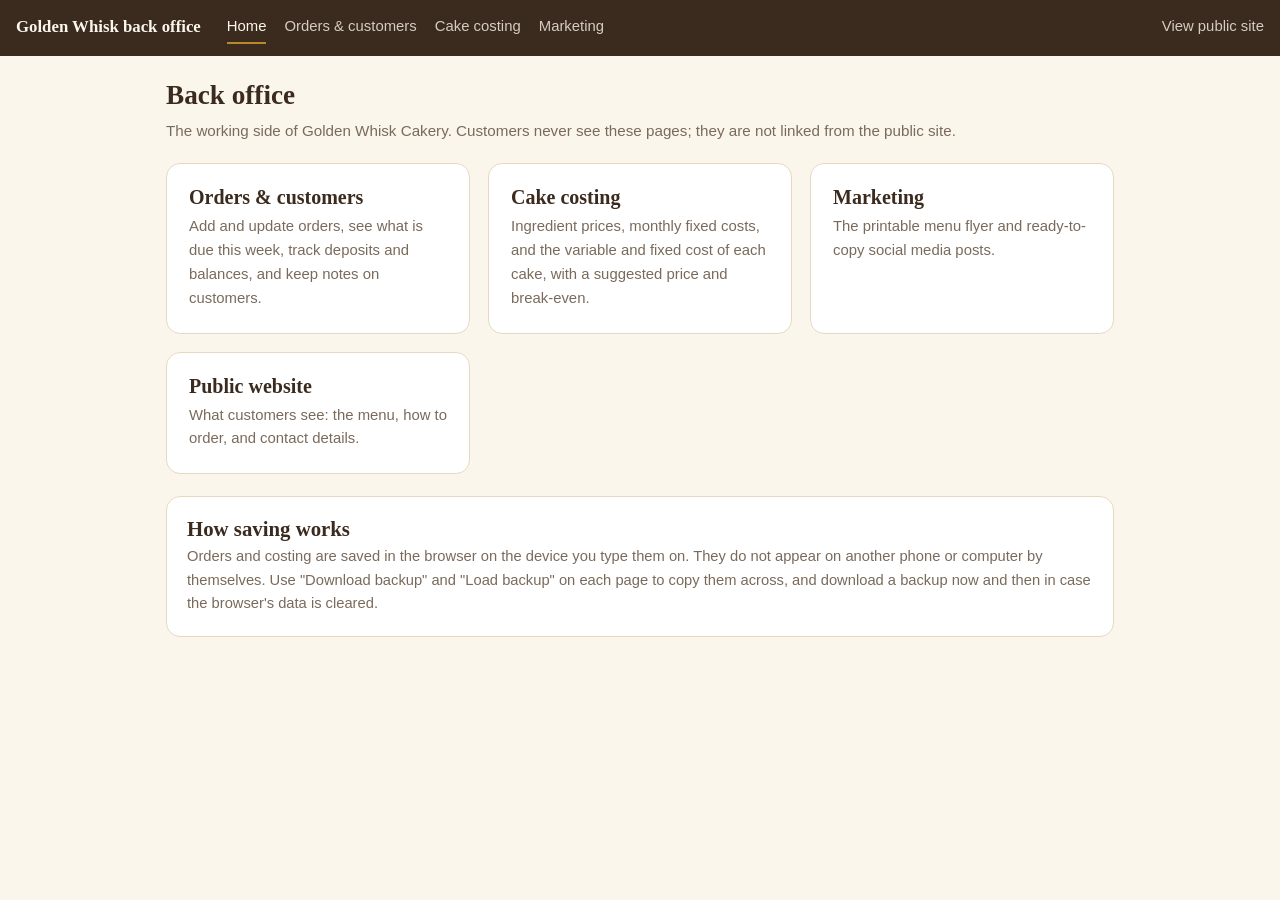
==== admin/index.html @ c1f3f9f7 "Add back office: orders, cake costing and marketing pages Unlinked admin area under /admin/. Orders " ====
<!doctype html>
<html lang="en">
<head>
  <meta charset="utf-8">
  <meta name="viewport" content="width=device-width, initial-scale=1">
  <meta name="robots" content="noindex, nofollow">
  <title>Back Office - Golden Whisk Cakery</title>
  <link rel="stylesheet" href="../styles.css">
  <link rel="stylesheet" href="admin.css">
</head>
<body>
<nav class="adminnav" aria-label="Back office">
  <strong>Golden Whisk back office</strong>
  <a href="./" class="on">Home</a><a href="orders/">Orders &amp; customers</a><a href="costing/">Cake costing</a><a href="marketing/">Marketing</a>
  <a class="site" href="../">View public site</a>
</nav>
<div class="wrap">
  <div class="top"><h1>Back office</h1></div>
  <p class="sub">The working side of Golden Whisk Cakery. Customers never see these pages; they are not linked from the public site.</p>

  <div class="tiles">
    <a class="tile" href="orders/">
      <h2>Orders &amp; customers</h2>
      <p>Add and update orders, see what is due this week, track deposits and balances, and keep notes on customers.</p>
    </a>
    <a class="tile" href="costing/">
      <h2>Cake costing</h2>
      <p>Ingredient prices, monthly fixed costs, and the variable and fixed cost of each cake, with a suggested price and break-even.</p>
    </a>
    <a class="tile" href="marketing/">
      <h2>Marketing</h2>
      <p>The printable menu flyer and ready-to-copy social media posts.</p>
    </a>
    <a class="tile" href="../">
      <h2>Public website</h2>
      <p>What customers see: the menu, how to order, and contact details.</p>
    </a>
  </div>

  <section class="panel" style="margin-top:22px">
    <h2>How saving works</h2>
    <p class="hint" style="margin-bottom:0">Orders and costing are saved in the browser on the device you type them on. They do not appear on another phone or computer by themselves. Use "Download backup" and "Load backup" on each page to copy them across, and download a backup now and then in case the browser's data is cleared.</p>
  </section>
</div>
</body>
</html>
---- styles.css ----
:root {
  --cream: #fbf6ec;
  --paper: #ffffff;
  --tint: #f4ead6;
  --gold: #b8892b;
  --gold-deep: #8f6a1c;
  --cocoa: #3b2a1e;
  --muted: #7a6a5c;
  --line: #e6d9c0;
  --radius: 14px;
  --serif: "Playfair Display", "Iowan Old Style", Georgia, "Times New Roman", serif;
  --sans: -apple-system, BlinkMacSystemFont, "Segoe UI", Helvetica, Arial, sans-serif;
}

* { box-sizing: border-box; }
html { scroll-behavior: smooth; }
body {
  margin: 0;
  background: var(--cream);
  color: var(--cocoa);
  font-family: var(--sans);
  font-size: 17px;
  line-height: 1.6;
}
h1, h2, h3 { font-family: var(--serif); line-height: 1.15; margin: 0 0 .5em; font-weight: 700; }
h1 { font-size: clamp(2.1rem, 5.5vw, 3.6rem); }
h2 { font-size: clamp(1.7rem, 4vw, 2.4rem); }
h3 { font-size: 1.25rem; }
p { margin: 0 0 1em; }
a { color: inherit; }

/* ---- Draft placeholders: delete this block and the banner before going live ---- */
.draft-banner {
  background: #fff3bf; color: #5c4a00; text-align: center;
  font-size: .85rem; padding: 6px 16px; border-bottom: 1px solid #e8d77a;
}
.ph { background: #fff3bf; border-bottom: 1px dashed #b89b00; border-radius: 3px; padding: 0 3px; }
.ph-photo {
  background: repeating-linear-gradient(45deg, #f0e3c6, #f0e3c6 12px, #f6ecd6 12px, #f6ecd6 24px);
  border: 2px dashed #cdb47c; color: var(--gold-deep);
}
/* ------------------------------------------------------------------------------ */

.site-header {
  position: sticky; top: 0; z-index: 10;
  display: flex; align-items: center; justify-content: space-between; gap: 16px; flex-wrap: wrap;
  padding: 14px clamp(16px, 5vw, 56px);
  background: rgba(251, 246, 236, .94); backdrop-filter: blur(6px);
  border-bottom: 1px solid var(--line);
}
.brand { display: flex; align-items: center; gap: 10px; text-decoration: none; font-family: var(--serif); font-weight: 700; font-size: 1.2rem; }
.whisk { width: 30px; height: 30px; color: var(--gold); flex: none; }
nav { display: flex; align-items: center; gap: clamp(12px, 2.5vw, 28px); flex-wrap: wrap; font-size: .95rem; }
nav a { text-decoration: none; }
nav a:hover { color: var(--gold-deep); }
.nav-cta { border: 1.5px solid var(--gold); border-radius: 999px; padding: 6px 16px; }

.hero {
  display: grid; grid-template-columns: 1.1fr .9fr; gap: clamp(24px, 5vw, 64px); align-items: center;
  padding: clamp(40px, 8vw, 96px) clamp(16px, 5vw, 56px);
  max-width: 1200px; margin: 0 auto;
}
.eyebrow { text-transform: uppercase; letter-spacing: .16em; font-size: .78rem; font-weight: 600; color: var(--gold-deep); margin-bottom: .8em; }
.lede { font-size: 1.15rem; color: var(--muted); max-width: 34em; }
.actions { display: flex; flex-wrap: wrap; gap: 12px; margin: 1.6em 0 1.2em; }
.btn { display: inline-block; text-decoration: none; font-weight: 600; padding: 13px 26px; border-radius: 999px; }
.btn-primary { background: var(--gold); color: #fff; }
.btn-primary:hover { background: var(--gold-deep); }
.btn-ghost { border: 1.5px solid var(--cocoa); }
.btn-ghost:hover { background: var(--cocoa); color: var(--cream); }
.hero-note { font-size: .92rem; color: var(--muted); margin: 0; }

.photo { display: flex; align-items: center; justify-content: center; text-align: center; font-size: .9rem; border-radius: var(--radius); aspect-ratio: 4 / 3; }
.photo-hero { aspect-ratio: 4 / 5; border-radius: 200px 200px var(--radius) var(--radius); }
.photo-about { aspect-ratio: 1; border-radius: 50%; max-width: 320px; width: 100%; justify-self: center; }

.section { padding: clamp(48px, 8vw, 96px) clamp(16px, 5vw, 56px); max-width: 1200px; margin: 0 auto; }
.section-tint { max-width: none; background: var(--tint); }
.section-tint > * { max-width: 1088px; margin-left: auto; margin-right: auto; }
.section-head { text-align: center; max-width: 40em; margin: 0 auto clamp(28px, 5vw, 48px); }
.section-head p:last-child { color: var(--muted); margin-bottom: 0; }

.cards { display: grid; grid-template-columns: repeat(auto-fit, minmax(260px, 1fr)); gap: 24px; }
.card { background: var(--paper); border: 1px solid var(--line); border-radius: var(--radius); overflow: hidden; display: flex; flex-direction: column; }
.card .photo { border-radius: 0; border-width: 0 0 2px 0; }
.card-body { padding: 20px 22px 22px; }
.card-body p { color: var(--muted); font-size: .97rem; }
.prices { list-style: none; margin: 0; padding: 0; border-top: 1px solid var(--line); }
.prices li { display: flex; justify-content: space-between; gap: 12px; padding: 9px 0; border-bottom: 1px solid var(--line); font-size: .97rem; }
.prices li > :last-child { font-weight: 700; color: var(--gold-deep); }
.flavors { margin-top: 32px; padding: 24px 26px; background: var(--paper); border: 1px solid var(--line); border-radius: var(--radius); }
.flavors p { margin: 0; color: var(--muted); }

.steps { list-style: none; counter-reset: step; padding: 0; display: grid; grid-template-columns: repeat(auto-fit, minmax(240px, 1fr)); gap: 24px; }
.steps li { counter-increment: step; background: var(--paper); border-radius: var(--radius); padding: 26px 24px; border: 1px solid var(--line); }
.steps li::before {
  content: counter(step); display: flex; align-items: center; justify-content: center;
  width: 40px; height: 40px; border-radius: 50%; background: var(--gold); color: #fff;
  font-family: var(--serif); font-weight: 700; font-size: 1.15rem; margin-bottom: 14px;
}
.steps p { margin: 0; color: var(--muted); }
.notice { text-align: center; margin-top: 28px; margin-bottom: 0; font-size: .97rem; }

.about { display: grid; grid-template-columns: minmax(200px, 320px) 1fr; gap: clamp(24px, 6vw, 72px); align-items: center; }
.about p:last-child { color: var(--muted); max-width: 36em; }

.contact { text-align: center; }
.contact-list { list-style: none; padding: 0; margin: 28px auto 0; max-width: 560px; text-align: left; background: var(--paper); border: 1px solid var(--line); border-radius: var(--radius); }
.contact-list li { display: flex; justify-content: space-between; gap: 16px; flex-wrap: wrap; padding: 15px 22px; border-bottom: 1px solid var(--line); }
.contact-list li:last-child { border-bottom: 0; }
.label { font-weight: 600; }

.site-footer { text-align: center; padding: 28px 16px; border-top: 1px solid var(--line); color: var(--muted); font-size: .9rem; }
.site-footer p { margin: 0; }

@media (max-width: 760px) {
  .hero, .about { grid-template-columns: 1fr; }
  .photo-hero { aspect-ratio: 4 / 3; border-radius: var(--radius); order: -1; }
  .site-header { justify-content: center; }
  nav { justify-content: center; }
}
---- admin/admin.css ----
body { font-size: 16px; }
.wrap { max-width: 980px; margin: 0 auto; padding: 24px 16px 64px; }
.top { display: flex; justify-content: space-between; align-items: center; gap: 12px; flex-wrap: wrap; margin-bottom: 8px; }
.top h1 { font-size: 1.7rem; margin: 0; }
.sub { color: var(--muted); margin: 0 0 20px; font-size: .95rem; }
.panel { background: var(--paper); border: 1px solid var(--line); border-radius: var(--radius); padding: 20px; margin-bottom: 22px; }
.panel h2 { font-size: 1.3rem; margin-bottom: 4px; }
.panel > .hint { color: var(--muted); font-size: .92rem; margin-bottom: 14px; }
.scroll { overflow-x: auto; }
table { border-collapse: collapse; width: 100%; min-width: 520px; }
th { text-align: left; font-size: .78rem; text-transform: uppercase; letter-spacing: .06em; color: var(--gold-deep); padding: 6px 6px; border-bottom: 2px solid var(--line); white-space: nowrap; }
td { padding: 5px 6px; border-bottom: 1px solid var(--line); vertical-align: middle; }
td.out { font-weight: 600; white-space: nowrap; }
td.num, th.num { text-align: right; }
input, select { font: inherit; color: inherit; width: 100%; padding: 8px 9px; border: 1px solid var(--line); border-radius: 8px; background: #fffdf7; }
input:focus, select:focus { outline: 2px solid var(--gold); outline-offset: 0; border-color: var(--gold); }
input[type=number] { text-align: right; min-width: 84px; }
button { font: inherit; cursor: pointer; border-radius: 999px; border: 1.5px solid var(--gold); background: transparent; color: var(--gold-deep); padding: 7px 16px; font-weight: 600; }
button:hover { background: var(--gold); color: #fff; }
button.solid { background: var(--gold); color: #fff; }
button.solid:hover { background: var(--gold-deep); }
button.del { border: 0; padding: 4px 9px; color: var(--muted); font-size: 1.1rem; line-height: 1; }
button.del:hover { background: #f3d9d2; color: #8a2a17; }
.row-actions { margin-top: 12px; }
.fields { display: grid; grid-template-columns: repeat(auto-fit, minmax(200px, 1fr)); gap: 12px 16px; margin: 14px 0; }
label { display: block; font-size: .85rem; font-weight: 600; margin-bottom: 4px; }
.cakebar { display: flex; gap: 10px; flex-wrap: wrap; align-items: center; margin-bottom: 6px; }
.cakebar select { flex: 1 1 220px; width: auto; }
h3.group { font-family: var(--sans); font-size: .8rem; text-transform: uppercase; letter-spacing: .1em; color: #fff; background: var(--gold); padding: 6px 12px; border-radius: 6px; margin: 22px 0 6px; }
.lines { list-style: none; margin: 0; padding: 0; }
.lines li { display: flex; justify-content: space-between; gap: 16px; padding: 8px 4px; border-bottom: 1px solid var(--line); }
.lines li.total { font-weight: 700; font-size: 1.05rem; }
.lines li.big { font-weight: 700; font-size: 1.3rem; color: var(--gold-deep); border-bottom: 0; }
.lines small { display: block; color: var(--muted); font-weight: 400; font-size: .82rem; }
.neg { color: #a12b12; }
.empty { color: var(--muted); font-style: italic; padding: 10px 4px; }
.savebar { display: flex; gap: 10px; flex-wrap: wrap; align-items: center; }
.saved { font-size: .85rem; color: var(--muted); }
.note { font-size: .88rem; color: var(--muted); }

.adminnav { display: flex; gap: 6px 18px; flex-wrap: wrap; align-items: center; padding: 12px 16px; background: var(--cocoa); color: var(--cream); font-size: .93rem; }
.adminnav strong { font-family: var(--serif); font-size: 1.05rem; margin-right: 8px; }
.adminnav a { color: var(--cream); text-decoration: none; opacity: .8; padding: 3px 0; border-bottom: 2px solid transparent; }
.adminnav a:hover, .adminnav a.on { opacity: 1; border-bottom-color: var(--gold); }
.adminnav .site { margin-left: auto; }
.stats { display: grid; grid-template-columns: repeat(auto-fit, minmax(150px, 1fr)); gap: 12px; margin-bottom: 22px; }
.stat { background: var(--paper); border: 1px solid var(--line); border-radius: var(--radius); padding: 14px 16px; }
.stat b { display: block; font-family: var(--serif); font-size: 1.6rem; color: var(--gold-deep); }
.stat span { font-size: .85rem; color: var(--muted); }
textarea { font: inherit; color: inherit; width: 100%; padding: 8px 9px; border: 1px solid var(--line); border-radius: 8px; background: #fffdf7; min-height: 70px; resize: vertical; }
.formactions { display: flex; gap: 10px; flex-wrap: wrap; }
.pill { display: inline-block; font-size: .78rem; font-weight: 700; padding: 2px 10px; border-radius: 999px; background: var(--tint); color: var(--gold-deep); white-space: nowrap; }
.pill.done { background: #e3efdc; color: #2f6b1f; } .pill.cancel { background: #eee; color: #777; } .pill.ready { background: #fde9b8; color: #7a5200; }
.tiles { display: grid; grid-template-columns: repeat(auto-fit, minmax(230px, 1fr)); gap: 18px; }
.tile { display: block; text-decoration: none; background: var(--paper); border: 1px solid var(--line); border-radius: var(--radius); padding: 22px; }
.tile:hover { border-color: var(--gold); }
.tile h2 { font-size: 1.25rem; margin-bottom: 6px; } .tile p { margin: 0; color: var(--muted); font-size: .93rem; }
.post { border-top: 1px solid var(--line); padding: 14px 0; } .post:first-of-type { border-top: 0; }
.post h3 { font-size: 1.05rem; margin-bottom: 2px; } .post .when { font-size: .85rem; color: var(--muted); margin-bottom: 8px; }
.post pre { white-space: pre-wrap; font: inherit; background: #fffdf7; border: 1px solid var(--line); border-radius: 8px; padding: 12px; margin: 0 0 8px; }
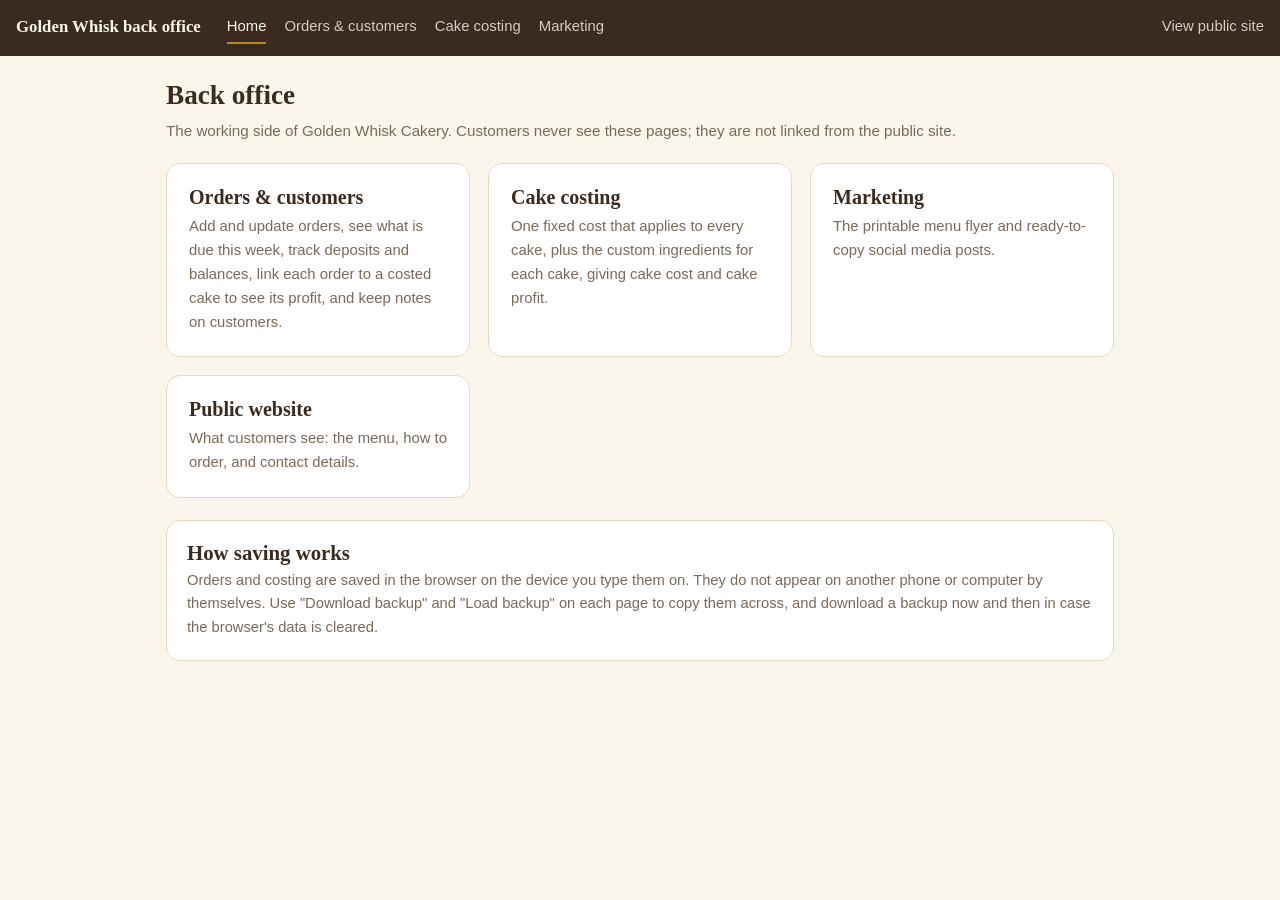
==== commit ba9efe34: "Rework cake costing and link cakes to orders Costing now uses one fixed cost per cake, set once, plu" ====
--- a/admin/index.html
+++ b/admin/index.html
@@ -21,11 +21,11 @@
   <div class="tiles">
     <a class="tile" href="orders/">
       <h2>Orders &amp; customers</h2>
-      <p>Add and update orders, see what is due this week, track deposits and balances, and keep notes on customers.</p>
+      <p>Add and update orders, see what is due this week, track deposits and balances, link each order to a costed cake to see its profit, and keep notes on customers.</p>
     </a>
     <a class="tile" href="costing/">
       <h2>Cake costing</h2>
-      <p>Ingredient prices, monthly fixed costs, and the variable and fixed cost of each cake, with a suggested price and break-even.</p>
+      <p>One fixed cost that applies to every cake, plus the custom ingredients for each cake, giving cake cost and cake profit.</p>
     </a>
     <a class="tile" href="marketing/">
       <h2>Marketing</h2>
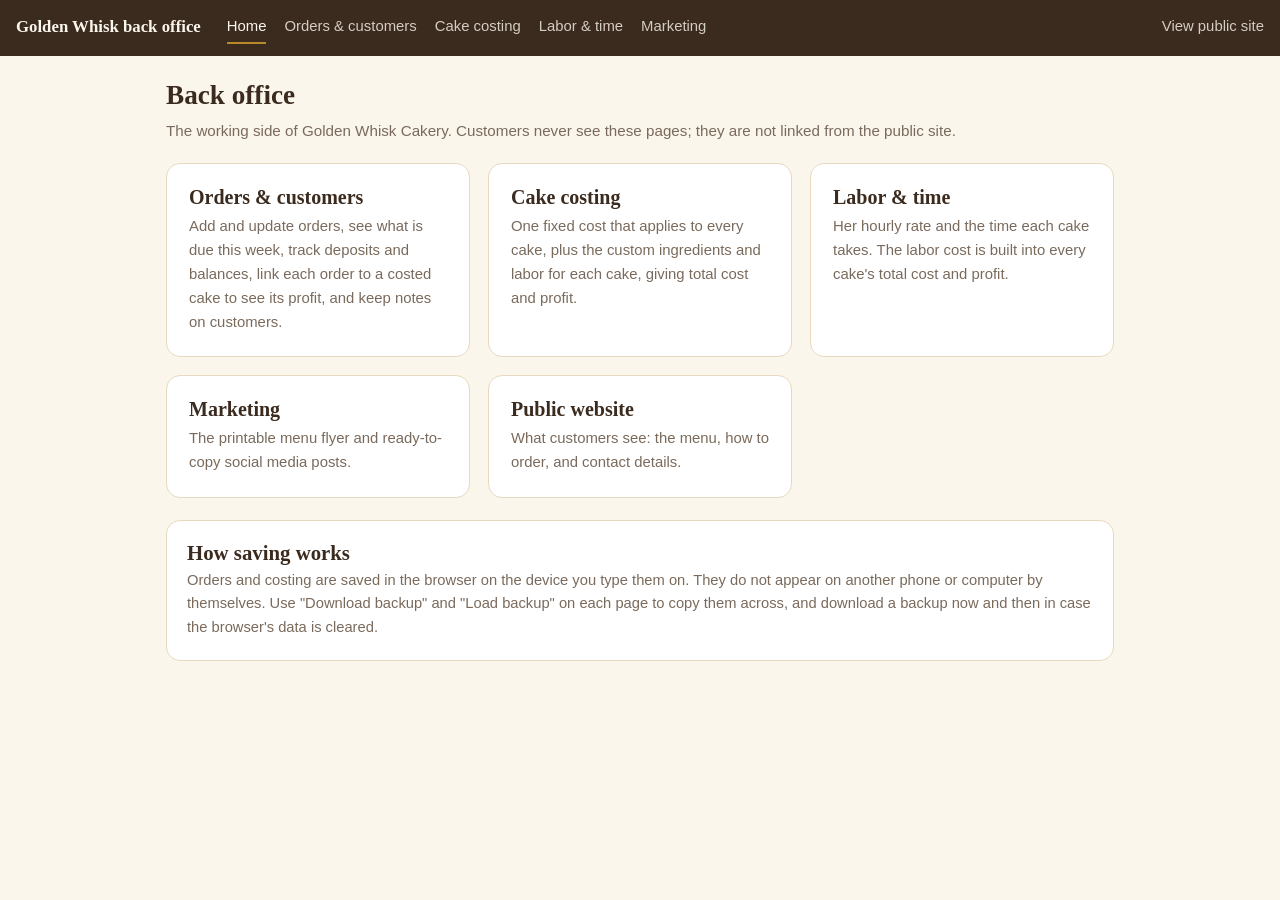
==== commit edbdb667: "Add Labor & time tab and build labor into cake cost Hourly rate set once plus hours and minutes per " ====
--- a/admin/index.html
+++ b/admin/index.html
@@ -11,7 +11,7 @@
 <body>
 <nav class="adminnav" aria-label="Back office">
   <strong>Golden Whisk back office</strong>
-  <a href="./" class="on">Home</a><a href="orders/">Orders &amp; customers</a><a href="costing/">Cake costing</a><a href="marketing/">Marketing</a>
+  <a href="./" class="on">Home</a><a href="orders/">Orders &amp; customers</a><a href="costing/">Cake costing</a><a href="labor/">Labor &amp; time</a><a href="marketing/">Marketing</a>
   <a class="site" href="../">View public site</a>
 </nav>
 <div class="wrap">
@@ -25,7 +25,11 @@
     </a>
     <a class="tile" href="costing/">
       <h2>Cake costing</h2>
-      <p>One fixed cost that applies to every cake, plus the custom ingredients for each cake, giving cake cost and cake profit.</p>
+      <p>One fixed cost that applies to every cake, plus the custom ingredients and labor for each cake, giving total cost and profit.</p>
+    </a>
+    <a class="tile" href="labor/">
+      <h2>Labor &amp; time</h2>
+      <p>Her hourly rate and the time each cake takes. The labor cost is built into every cake's total cost and profit.</p>
     </a>
     <a class="tile" href="marketing/">
       <h2>Marketing</h2>
